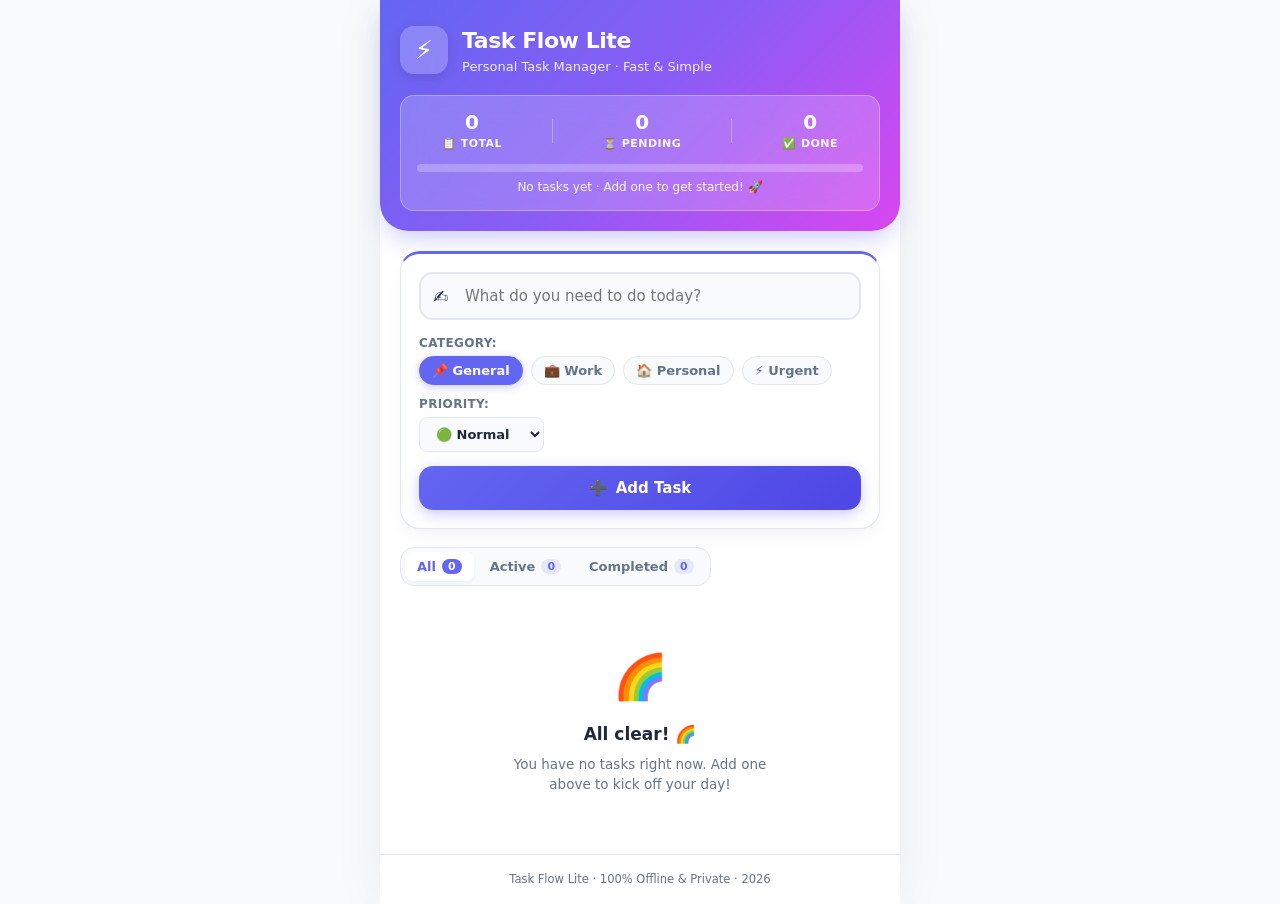
==== android/app/src/main/assets/www/index.html @ 440cab2d "feat: Task Flow Lite - offline task manager web app and Android WebView APK project" ====
<!DOCTYPE html>
<html lang="en">
<head>
  <meta charset="UTF-8">
  <meta name="viewport" content="width=device-width, initial-scale=1.0, maximum-scale=1.0, user-scalable=no, viewport-fit=cover">
  <title>Task Flow Lite ⚡</title>
  <link rel="stylesheet" href="style.css">
</head>
<body>
  <div class="app-container">
    <!-- Header Banner -->
    <header class="app-header">
      <div class="header-content">
        <div class="logo-badge">⚡</div>
        <div class="header-titles">
          <h1>Task Flow Lite</h1>
          <p class="tagline">Personal Task Manager · Fast & Simple</p>
        </div>
      </div>

      <!-- Progress Card -->
      <div class="stats-card">
        <div class="stats-row">
          <div class="stat-item">
            <span class="stat-number" id="totalTasksCount">0</span>
            <span class="stat-label">📋 Total</span>
          </div>
          <div class="stat-divider"></div>
          <div class="stat-item">
            <span class="stat-number" id="activeTasksCount">0</span>
            <span class="stat-label">⏳ Pending</span>
          </div>
          <div class="stat-divider"></div>
          <div class="stat-item">
            <span class="stat-number text-success" id="completedTasksCount">0</span>
            <span class="stat-label">✅ Done</span>
          </div>
        </div>
        <div class="progress-bar-bg">
          <div class="progress-bar-fill" id="progressBarFill" style="width: 0%;"></div>
        </div>
        <div class="progress-text" id="progressText">0% of tasks completed · Let's get started! 🚀</div>
      </div>
    </header>

    <!-- Main Content Area -->
    <main class="app-main">
      <!-- Add Task Card -->
      <section class="card input-card">
        <form id="taskForm" class="task-form">
          <div class="input-wrapper">
            <span class="input-icon">✍️</span>
            <input 
              type="text" 
              id="taskInput" 
              class="task-input" 
              placeholder="What do you need to do today?" 
              autocomplete="off" 
              required
              maxlength="140"
            />
          </div>

          <div class="form-controls">
            <!-- Category Chips -->
            <div class="category-selector">
              <label class="control-label">Category:</label>
              <div class="chips-group" id="categoryChips">
                <button type="button" class="chip active" data-category="General">📌 General</button>
                <button type="button" class="chip" data-category="Work">💼 Work</button>
                <button type="button" class="chip" data-category="Personal">🏠 Personal</button>
                <button type="button" class="chip" data-category="Urgent">⚡ Urgent</button>
              </div>
            </div>

            <!-- Priority Selector -->
            <div class="priority-selector">
              <label class="control-label" for="prioritySelect">Priority:</label>
              <select id="prioritySelect" class="priority-select">
                <option value="Normal">🟢 Normal</option>
                <option value="Medium">🟡 Medium</option>
                <option value="High">🔴 High</option>
              </select>
            </div>
          </div>

          <button type="submit" class="btn btn-primary" id="addTaskBtn">
            <span class="btn-icon">➕</span> Add Task
          </button>
        </form>
      </section>

      <!-- Filter Controls Bar -->
      <section class="filter-bar">
        <div class="filter-tabs" id="filterTabs">
          <button class="filter-btn active" data-filter="all">
            All <span class="badge" id="badgeAll">0</span>
          </button>
          <button class="filter-btn" data-filter="active">
            Active <span class="badge" id="badgeActive">0</span>
          </button>
          <button class="filter-btn" data-filter="completed">
            Completed <span class="badge" id="badgeCompleted">0</span>
          </button>
        </div>

        <button type="button" class="btn-clear-completed" id="clearCompletedBtn" title="Remove finished tasks">
          🧹 Clear Done
        </button>
      </section>

      <!-- Tasks List Container -->
      <section class="task-list-section">
        <ul id="taskList" class="task-list">
          <!-- Dynamically populated by app.js -->
        </ul>

        <!-- Empty State Placeholder -->
        <div id="emptyState" class="empty-state">
          <div class="empty-icon">🌈</div>
          <h3 id="emptyTitle">All clear!</h3>
          <p id="emptySubtitle">You have no tasks right now. Add one above to kick off your day!</p>
        </div>
      </section>
    </main>

    <!-- Footer -->
    <footer class="app-footer">
      <p>Task Flow Lite · 100% Offline & Private · <span id="appYear"></span></p>
    </footer>
  </div>

  <script src="app.js"></script>
</body>
</html>
---- android/app/src/main/assets/www/style.css ----
/**
 * Task Flow Lite - Modern, Colorful & Mobile-Friendly Stylesheet
 * 100% Offline Compatible - Pure CSS with Native System Fonts
 */

:root {
  --primary: #6366f1;
  --primary-dark: #4f46e5;
  --primary-light: #e0e7ff;
  --secondary: #ec4899;
  --success: #10b981;
  --success-light: #d1fae5;
  --warning: #f59e0b;
  --warning-light: #fef3c7;
  --danger: #ef4444;
  --danger-light: #fee2e2;

  --bg: #f8fafc;
  --card-bg: #ffffff;
  --text-main: #1e293b;
  --text-muted: #64748b;
  --border: #e2e8f0;

  --radius-lg: 20px;
  --radius-md: 14px;
  --radius-sm: 8px;
  --radius-full: 9999px;

  --shadow-sm: 0 2px 4px rgba(0, 0, 0, 0.04);
  --shadow-md: 0 8px 20px -4px rgba(99, 102, 241, 0.12), 0 4px 6px -2px rgba(0, 0, 0, 0.05);
  --shadow-card: 0 10px 25px -5px rgba(0, 0, 0, 0.05), 0 8px 10px -6px rgba(0, 0, 0, 0.02);

  --font-family: system-ui, -apple-system, BlinkMacSystemFont, "Segoe UI", Roboto, Oxygen, Ubuntu, Cantarell, "Helvetica Neue", sans-serif;
}

* {
  box-sizing: border-box;
  margin: 0;
  padding: 0;
  -webkit-tap-highlight-color: transparent;
}

body {
  font-family: var(--font-family);
  background-color: var(--bg);
  color: var(--text-main);
  min-height: 100vh;
  line-height: 1.5;
  display: flex;
  justify-content: center;
  padding: 0;
}

.app-container {
  width: 100%;
  max-width: 520px;
  min-height: 100vh;
  background: var(--card-bg);
  display: flex;
  flex-direction: column;
  box-shadow: 0 0 50px rgba(0, 0, 0, 0.06);
}

/* Header Styles */
.app-header {
  background: linear-gradient(135deg, #6366f1 0%, #8b5cf6 50%, #d946ef 100%);
  color: #ffffff;
  padding: 24px 20px 20px;
  border-bottom-left-radius: 28px;
  border-bottom-right-radius: 28px;
  box-shadow: 0 12px 24px -6px rgba(99, 102, 241, 0.35);
}

.header-content {
  display: flex;
  align-items: center;
  gap: 14px;
  margin-bottom: 18px;
}

.logo-badge {
  width: 48px;
  height: 48px;
  background: rgba(255, 255, 255, 0.22);
  backdrop-filter: blur(10px);
  border-radius: 14px;
  display: flex;
  align-items: center;
  justify-content: center;
  font-size: 26px;
  box-shadow: 0 4px 12px rgba(0, 0, 0, 0.1);
}

.header-titles h1 {
  font-size: 22px;
  font-weight: 800;
  letter-spacing: -0.02em;
}

.tagline {
  font-size: 13px;
  opacity: 0.9;
  font-weight: 500;
}

/* Stats Progress Card */
.stats-card {
  background: rgba(255, 255, 255, 0.18);
  backdrop-filter: blur(12px);
  border: 1px solid rgba(255, 255, 255, 0.3);
  border-radius: var(--radius-md);
  padding: 14px 16px;
}

.stats-row {
  display: flex;
  justify-content: space-around;
  align-items: center;
  margin-bottom: 12px;
}

.stat-item {
  display: flex;
  flex-direction: column;
  align-items: center;
}

.stat-number {
  font-size: 20px;
  font-weight: 800;
  line-height: 1.2;
}

.stat-label {
  font-size: 11px;
  font-weight: 600;
  text-transform: uppercase;
  letter-spacing: 0.04em;
  opacity: 0.95;
  margin-top: 2px;
}

.stat-divider {
  width: 1px;
  height: 24px;
  background: rgba(255, 255, 255, 0.3);
}

.progress-bar-bg {
  width: 100%;
  height: 8px;
  background: rgba(255, 255, 255, 0.25);
  border-radius: var(--radius-full);
  overflow: hidden;
  margin-bottom: 6px;
}

.progress-bar-fill {
  height: 100%;
  background: #10b981;
  border-radius: var(--radius-full);
  transition: width 0.4s cubic-bezier(0.4, 0, 0.2, 1);
}

.progress-text {
  font-size: 12px;
  text-align: center;
  font-weight: 500;
  opacity: 0.95;
}

/* Main Content Area */
.app-main {
  flex: 1;
  padding: 20px;
  display: flex;
  flex-direction: column;
  gap: 18px;
}

.card {
  background: var(--card-bg);
  border-radius: var(--radius-lg);
  border: 1px solid var(--border);
  box-shadow: var(--shadow-card);
  padding: 18px;
}

/* Task Form Input Card */
.input-card {
  border-top: 3px solid var(--primary);
}

.task-form {
  display: flex;
  flex-direction: column;
  gap: 14px;
}

.input-wrapper {
  position: relative;
  display: flex;
  align-items: center;
}

.input-icon {
  position: absolute;
  left: 14px;
  font-size: 18px;
  pointer-events: none;
}

.task-input {
  width: 100%;
  padding: 13px 14px 13px 44px;
  font-size: 15px;
  font-family: inherit;
  border: 2px solid var(--border);
  border-radius: var(--radius-md);
  background: var(--bg);
  color: var(--text-main);
  transition: all 0.2s ease;
}

.task-input:focus {
  outline: none;
  border-color: var(--primary);
  background: #ffffff;
  box-shadow: 0 0 0 4px var(--primary-light);
}

.form-controls {
  display: flex;
  flex-direction: column;
  gap: 10px;
}

.control-label {
  font-size: 12px;
  font-weight: 700;
  color: var(--text-muted);
  text-transform: uppercase;
  letter-spacing: 0.03em;
  margin-bottom: 4px;
  display: block;
}

.chips-group {
  display: flex;
  flex-wrap: wrap;
  gap: 8px;
}

.chip {
  padding: 6px 12px;
  font-size: 13px;
  font-weight: 600;
  font-family: inherit;
  background: var(--bg);
  border: 1px solid var(--border);
  border-radius: var(--radius-full);
  color: var(--text-muted);
  cursor: pointer;
  transition: all 0.15s ease;
}

.chip:hover {
  border-color: var(--primary);
  color: var(--primary);
}

.chip.active {
  background: var(--primary);
  color: #ffffff;
  border-color: var(--primary);
  box-shadow: 0 2px 8px rgba(99, 102, 241, 0.35);
}

.priority-select {
  padding: 8px 12px;
  font-size: 13px;
  font-weight: 600;
  font-family: inherit;
  border: 1px solid var(--border);
  border-radius: var(--radius-sm);
  background: var(--bg);
  color: var(--text-main);
  cursor: pointer;
  outline: none;
}

.priority-select:focus {
  border-color: var(--primary);
}

.btn {
  display: inline-flex;
  align-items: center;
  justify-content: center;
  gap: 8px;
  padding: 13px 20px;
  font-size: 15px;
  font-weight: 700;
  font-family: inherit;
  border-radius: var(--radius-md);
  border: none;
  cursor: pointer;
  transition: all 0.2s ease;
}

.btn-primary {
  background: linear-gradient(135deg, var(--primary) 0%, var(--primary-dark) 100%);
  color: #ffffff;
  box-shadow: 0 4px 14px rgba(99, 102, 241, 0.35);
}

.btn-primary:hover {
  transform: translateY(-1px);
  box-shadow: 0 6px 18px rgba(99, 102, 241, 0.45);
}

.btn-primary:active {
  transform: translateY(0);
}

/* Filter Bar */
.filter-bar {
  display: flex;
  align-items: center;
  justify-content: space-between;
  gap: 8px;
  flex-wrap: wrap;
}

.filter-tabs {
  display: flex;
  background: var(--bg);
  padding: 4px;
  border-radius: var(--radius-md);
  border: 1px solid var(--border);
  gap: 4px;
}

.filter-btn {
  padding: 7px 12px;
  font-size: 13px;
  font-weight: 700;
  font-family: inherit;
  background: transparent;
  border: none;
  border-radius: var(--radius-sm);
  color: var(--text-muted);
  cursor: pointer;
  display: flex;
  align-items: center;
  gap: 6px;
  transition: all 0.15s ease;
}

.filter-btn.active {
  background: #ffffff;
  color: var(--primary);
  box-shadow: var(--shadow-sm);
}

.badge {
  font-size: 11px;
  font-weight: 800;
  padding: 1px 6px;
  border-radius: var(--radius-full);
  background: rgba(99, 102, 241, 0.12);
  color: var(--primary);
}

.filter-btn.active .badge {
  background: var(--primary);
  color: #ffffff;
}

.btn-clear-completed {
  background: transparent;
  border: none;
  font-size: 12px;
  font-weight: 600;
  font-family: inherit;
  color: var(--text-muted);
  cursor: pointer;
  padding: 6px 10px;
  border-radius: var(--radius-sm);
  transition: all 0.15s ease;
}

.btn-clear-completed:hover {
  background: var(--danger-light);
  color: var(--danger);
}

/* Task List */
.task-list-section {
  flex: 1;
}

.task-list {
  list-style: none;
  display: flex;
  flex-direction: column;
  gap: 10px;
}

.task-item {
  display: flex;
  align-items: center;
  justify-content: space-between;
  padding: 12px 14px;
  background: #ffffff;
  border: 1px solid var(--border);
  border-radius: var(--radius-md);
  box-shadow: var(--shadow-sm);
  gap: 12px;
  transition: all 0.2s cubic-bezier(0.4, 0, 0.2, 1);
  animation: fadeIn 0.25s ease-out;
}

.task-item:hover {
  border-color: #cbd5e1;
  box-shadow: var(--shadow-md);
  transform: translateY(-1px);
}

.task-item.completed {
  background: #f8fafc;
  border-color: #f1f5f9;
  opacity: 0.75;
}

.task-left {
  display: flex;
  align-items: center;
  gap: 12px;
  flex: 1;
  min-width: 0;
}

.custom-checkbox {
  width: 22px;
  height: 22px;
  border: 2px solid #cbd5e1;
  border-radius: 6px;
  display: flex;
  align-items: center;
  justify-content: center;
  cursor: pointer;
  flex-shrink: 0;
  transition: all 0.18s ease;
  background: #ffffff;
}

.custom-checkbox:hover {
  border-color: var(--primary);
}

.task-item.completed .custom-checkbox {
  background: var(--success);
  border-color: var(--success);
}

.custom-checkbox::after {
  content: "✓";
  color: #ffffff;
  font-size: 13px;
  font-weight: 800;
  display: none;
}

.task-item.completed .custom-checkbox::after {
  display: block;
}

.task-details {
  display: flex;
  flex-direction: column;
  gap: 2px;
  flex: 1;
  min-width: 0;
}

.task-title {
  font-size: 14.5px;
  font-weight: 600;
  color: var(--text-main);
  word-break: break-word;
  transition: all 0.2s ease;
}

.task-item.completed .task-title {
  text-decoration: line-through;
  color: #94a3b8;
}

.task-meta {
  display: flex;
  align-items: center;
  gap: 6px;
  font-size: 11px;
}

.meta-chip {
  padding: 1px 7px;
  border-radius: var(--radius-full);
  font-weight: 700;
  font-size: 10.5px;
  background: var(--bg);
  color: var(--text-muted);
}

.meta-priority-High {
  background: var(--danger-light);
  color: var(--danger);
}

.meta-priority-Medium {
  background: var(--warning-light);
  color: var(--warning);
}

.meta-priority-Normal {
  background: var(--success-light);
  color: var(--success);
}

.meta-time {
  color: #94a3b8;
}

.btn-delete {
  background: transparent;
  border: none;
  font-size: 16px;
  cursor: pointer;
  padding: 6px;
  border-radius: var(--radius-sm);
  color: #94a3b8;
  opacity: 0.6;
  transition: all 0.15s ease;
}

.btn-delete:hover {
  opacity: 1;
  color: var(--danger);
  background: var(--danger-light);
  transform: scale(1.1);
}

/* Empty State */
.empty-state {
  display: none;
  flex-direction: column;
  align-items: center;
  justify-content: center;
  padding: 40px 20px;
  text-align: center;
  color: var(--text-muted);
}

.empty-state.visible {
  display: flex;
}

.empty-icon {
  font-size: 44px;
  margin-bottom: 12px;
}

.empty-state h3 {
  font-size: 17px;
  font-weight: 700;
  color: var(--text-main);
  margin-bottom: 6px;
}

.empty-state p {
  font-size: 13.5px;
  max-width: 280px;
  line-height: 1.5;
}

/* Footer */
.app-footer {
  padding: 16px 20px;
  text-align: center;
  font-size: 11.5px;
  color: var(--text-muted);
  border-top: 1px solid var(--border);
  background: #ffffff;
}

@keyframes fadeIn {
  from {
    opacity: 0;
    transform: translateY(6px);
  }
  to {
    opacity: 1;
    transform: translateY(0);
  }
}
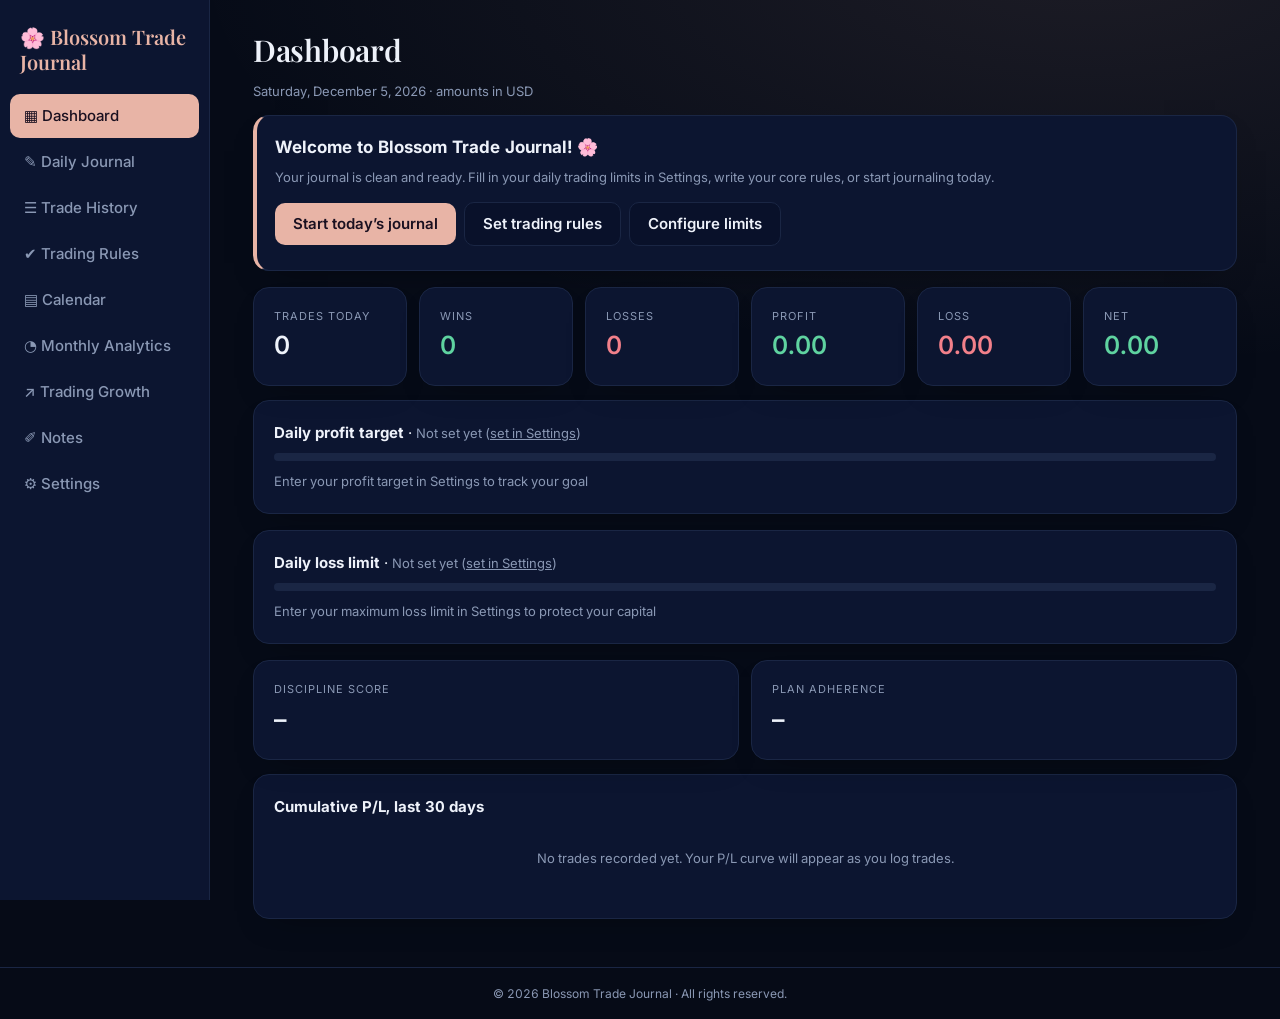
==== commit fa003cf7: "feat: Blossom Trade Journal - web app and native Android WebView project" ====
--- a/android/app/src/main/assets/www/index.html
+++ b/android/app/src/main/assets/www/index.html
@@ -1,135 +1,52 @@
 <!DOCTYPE html>
 <html lang="en">
 <head>
-  <meta charset="UTF-8">
-  <meta name="viewport" content="width=device-width, initial-scale=1.0, maximum-scale=1.0, user-scalable=no, viewport-fit=cover">
-  <title>Task Flow Lite ⚡</title>
-  <link rel="stylesheet" href="style.css">
+  <meta charset="utf-8">
+  <meta name="viewport" content="width=device-width,initial-scale=1,viewport-fit=cover">
+  <title>Blossom Trade Journal</title>
+  <link rel="preconnect" href="https://fonts.googleapis.com">
+  <link rel="preconnect" href="https://fonts.gstatic.com" crossorigin>
+  <link rel="stylesheet" href="https://fonts.googleapis.com/css2?family=Inter:wght@400;500;600&family=Playfair+Display:wght@500;600&display=swap">
+  <style>
+  :root{--bg:#f4f6fa;--card:#fff;--tx:#0b1f3a;--mu:#6b7a90;--bd:#e2e8f0;--ac:#0b1f3a;--on:#fff;--g:#16a34a;--r:#dc2626;--in:#f8fafc;box-sizing:border-box;padding-top:env(safe-area-inset-top,0px);padding-bottom:env(safe-area-inset-bottom,0px)}
+  @media(prefers-color-scheme:dark){:root:not([data-theme="light"]){--bg:#060b17;--card:#0c1530;--tx:#eef2fa;--mu:#8a98b4;--bd:#1a2644;--ac:#e8b4a6;--on:#1a1020;--g:#5fd3a0;--r:#f2808a;--in:#09112a;color-scheme:dark}}
+  :root[data-theme="dark"]{--bg:#060b17;--card:#0c1530;--tx:#eef2fa;--mu:#8a98b4;--bd:#1a2644;--ac:#e8b4a6;--on:#1a1020;--g:#5fd3a0;--r:#f2808a;--in:#09112a;color-scheme:dark}
+  html{scroll-padding-top:env(safe-area-inset-top,0px)}
+  body{margin:0;background:radial-gradient(900px 420px at 85% -5%,color-mix(in srgb,var(--ac) 10%,transparent),transparent),var(--bg);color:var(--tx);font:15px/1.6 Inter,system-ui,-apple-system,"Segoe UI",Roboto,sans-serif;-webkit-font-smoothing:antialiased;font-variant-numeric:tabular-nums}
+  #app{display:flex;min-height:100vh}
+  nav{width:210px;background:var(--card);border-right:1px solid var(--bd);padding:16px 10px;position:sticky;top:0;height:100vh;box-sizing:border-box;flex:none}
+  nav h1{font:600 20px/1.25 "Playfair Display",Georgia,serif;margin:8px 10px 20px;color:var(--ac)}
+  nav a{display:block;padding:10px 14px;border-radius:10px;color:var(--mu);cursor:pointer;font-weight:500;margin-bottom:2px}
+  nav a.on{background:var(--ac);color:var(--on)}
+  main{flex:1;min-width:0;padding:32px 28px;max-width:1040px;margin:0 auto;box-sizing:border-box}
+  @media(max-width:820px){#app{display:block}nav{position:fixed;top:auto;bottom:0;left:0;right:0;width:auto;height:auto;display:flex;overflow-x:auto;padding:6px 6px calc(6px + env(safe-area-inset-bottom,0px));border-top:1px solid var(--bd);border-right:0;z-index:5}nav h1{display:none}nav a{white-space:nowrap;padding:8px 12px;font-size:13px}main{padding:14px 14px 90px}}
+  .c{background:var(--card);border:1px solid var(--bd);border-radius:16px;padding:20px;margin-bottom:16px;box-shadow:0 14px 34px -22px rgba(0,0,0,.55)}
+  .g{display:grid;grid-template-columns:repeat(auto-fit,minmax(140px,1fr));gap:12px;margin-bottom:14px}.g .c{margin:0}
+  .k small{display:block;color:var(--mu);font-size:11px;text-transform:uppercase;letter-spacing:.09em}.k b{font-size:25px;font-weight:600}
+  .pos{color:var(--g)}.neg{color:var(--r)}.mu{color:var(--mu);font-size:13px}
+  .bar{height:8px;background:var(--bd);border-radius:6px;overflow:hidden;margin:8px 0}.bar i{display:block;height:100%;background:var(--g)}
+  input,select,textarea{width:100%;box-sizing:border-box;padding:10px 12px;border:1px solid var(--bd);border-radius:10px;background:var(--in);color:var(--tx);font:inherit}input:focus,select:focus,textarea:focus{outline:0;border-color:var(--ac);box-shadow:0 0 0 3px color-mix(in srgb,var(--ac) 22%,transparent)}
+  button{padding:9px 18px;border:0;border-radius:10px;background:var(--ac);color:var(--on);font:inherit;font-weight:600;cursor:pointer;transition:filter .15s}button:hover{filter:brightness(1.08)}
+  button.s{background:var(--in);color:var(--tx);border:1px solid var(--bd)}
+  .mic{float:right;padding:1px 8px;font-size:12px}.mic.on{background:var(--r);color:#fff}
+  .row{display:flex;gap:10px;flex-wrap:wrap;align-items:flex-end;margin-bottom:6px}.row>*{flex:1 1 130px}.row.n{justify-content:center;align-items:center}.row.n>*{flex:none}
+  label{display:block;font-size:13px;color:var(--mu);margin:10px 0 4px}
+  .chip{display:inline-block;padding:4px 11px;border:1px solid var(--bd);border-radius:99px;margin:0 6px 6px 0;cursor:pointer;font-size:13px}.chip.on{background:var(--ac);color:var(--on)}
+  .tbl{overflow-x:auto}table{border-collapse:collapse;width:100%;font-size:14px}td,th{padding:7px 8px;border-bottom:1px solid var(--bd);text-align:left;white-space:nowrap}
+  .cal{display:grid;grid-template-columns:repeat(7,1fr);gap:4px}.d{min-height:58px;border:1px solid var(--bd);border-radius:8px;padding:4px;font-size:12px;cursor:pointer}
+  .d.w{background:color-mix(in srgb,var(--g) 25%,var(--card))}.d.l{background:color-mix(in srgb,var(--r) 25%,var(--card))}.d.b{background:var(--bd)}.d.m{border-style:dashed}.we{opacity:.55}.td{outline:2px solid var(--ac)}
+  h2{font:600 30px/1.2 "Playfair Display",Georgia,serif;font-variant-numeric:lining-nums;letter-spacing:-.01em;margin:0 0 6px}
+  footer{padding:16px 28px;text-align:center;font-size:12px;color:var(--mu);border-top:1px solid var(--bd);margin-top:auto}
+  </style>
 </head>
 <body>
-  <div class="app-container">
-    <!-- Header Banner -->
-    <header class="app-header">
-      <div class="header-content">
-        <div class="logo-badge">⚡</div>
-        <div class="header-titles">
-          <h1>Task Flow Lite</h1>
-          <p class="tagline">Personal Task Manager · Fast & Simple</p>
-        </div>
-      </div>
-
-      <!-- Progress Card -->
-      <div class="stats-card">
-        <div class="stats-row">
-          <div class="stat-item">
-            <span class="stat-number" id="totalTasksCount">0</span>
-            <span class="stat-label">📋 Total</span>
-          </div>
-          <div class="stat-divider"></div>
-          <div class="stat-item">
-            <span class="stat-number" id="activeTasksCount">0</span>
-            <span class="stat-label">⏳ Pending</span>
-          </div>
-          <div class="stat-divider"></div>
-          <div class="stat-item">
-            <span class="stat-number text-success" id="completedTasksCount">0</span>
-            <span class="stat-label">✅ Done</span>
-          </div>
-        </div>
-        <div class="progress-bar-bg">
-          <div class="progress-bar-fill" id="progressBarFill" style="width: 0%;"></div>
-        </div>
-        <div class="progress-text" id="progressText">0% of tasks completed · Let's get started! 🚀</div>
-      </div>
-    </header>
-
-    <!-- Main Content Area -->
-    <main class="app-main">
-      <!-- Add Task Card -->
-      <section class="card input-card">
-        <form id="taskForm" class="task-form">
-          <div class="input-wrapper">
-            <span class="input-icon">✍️</span>
-            <input 
-              type="text" 
-              id="taskInput" 
-              class="task-input" 
-              placeholder="What do you need to do today?" 
-              autocomplete="off" 
-              required
-              maxlength="140"
-            />
-          </div>
-
-          <div class="form-controls">
-            <!-- Category Chips -->
-            <div class="category-selector">
-              <label class="control-label">Category:</label>
-              <div class="chips-group" id="categoryChips">
-                <button type="button" class="chip active" data-category="General">📌 General</button>
-                <button type="button" class="chip" data-category="Work">💼 Work</button>
-                <button type="button" class="chip" data-category="Personal">🏠 Personal</button>
-                <button type="button" class="chip" data-category="Urgent">⚡ Urgent</button>
-              </div>
-            </div>
-
-            <!-- Priority Selector -->
-            <div class="priority-selector">
-              <label class="control-label" for="prioritySelect">Priority:</label>
-              <select id="prioritySelect" class="priority-select">
-                <option value="Normal">🟢 Normal</option>
-                <option value="Medium">🟡 Medium</option>
-                <option value="High">🔴 High</option>
-              </select>
-            </div>
-          </div>
-
-          <button type="submit" class="btn btn-primary" id="addTaskBtn">
-            <span class="btn-icon">➕</span> Add Task
-          </button>
-        </form>
-      </section>
-
-      <!-- Filter Controls Bar -->
-      <section class="filter-bar">
-        <div class="filter-tabs" id="filterTabs">
-          <button class="filter-btn active" data-filter="all">
-            All <span class="badge" id="badgeAll">0</span>
-          </button>
-          <button class="filter-btn" data-filter="active">
-            Active <span class="badge" id="badgeActive">0</span>
-          </button>
-          <button class="filter-btn" data-filter="completed">
-            Completed <span class="badge" id="badgeCompleted">0</span>
-          </button>
-        </div>
-
-        <button type="button" class="btn-clear-completed" id="clearCompletedBtn" title="Remove finished tasks">
-          🧹 Clear Done
-        </button>
-      </section>
-
-      <!-- Tasks List Container -->
-      <section class="task-list-section">
-        <ul id="taskList" class="task-list">
-          <!-- Dynamically populated by app.js -->
-        </ul>
-
-        <!-- Empty State Placeholder -->
-        <div id="emptyState" class="empty-state">
-          <div class="empty-icon">🌈</div>
-          <h3 id="emptyTitle">All clear!</h3>
-          <p id="emptySubtitle">You have no tasks right now. Add one above to kick off your day!</p>
-        </div>
-      </section>
-    </main>
-
-    <!-- Footer -->
-    <footer class="app-footer">
-      <p>Task Flow Lite · 100% Offline & Private · <span id="appYear"></span></p>
-    </footer>
+  <div id="app">
+    <nav id="nv"></nav>
+    <main id="mn">Loading…</main>
   </div>
-
+  <footer>
+    &copy; <span id="footer-year">2026</span> Blossom Trade Journal · All rights reserved.
+  </footer>
   <script src="app.js"></script>
 </body>
 </html>
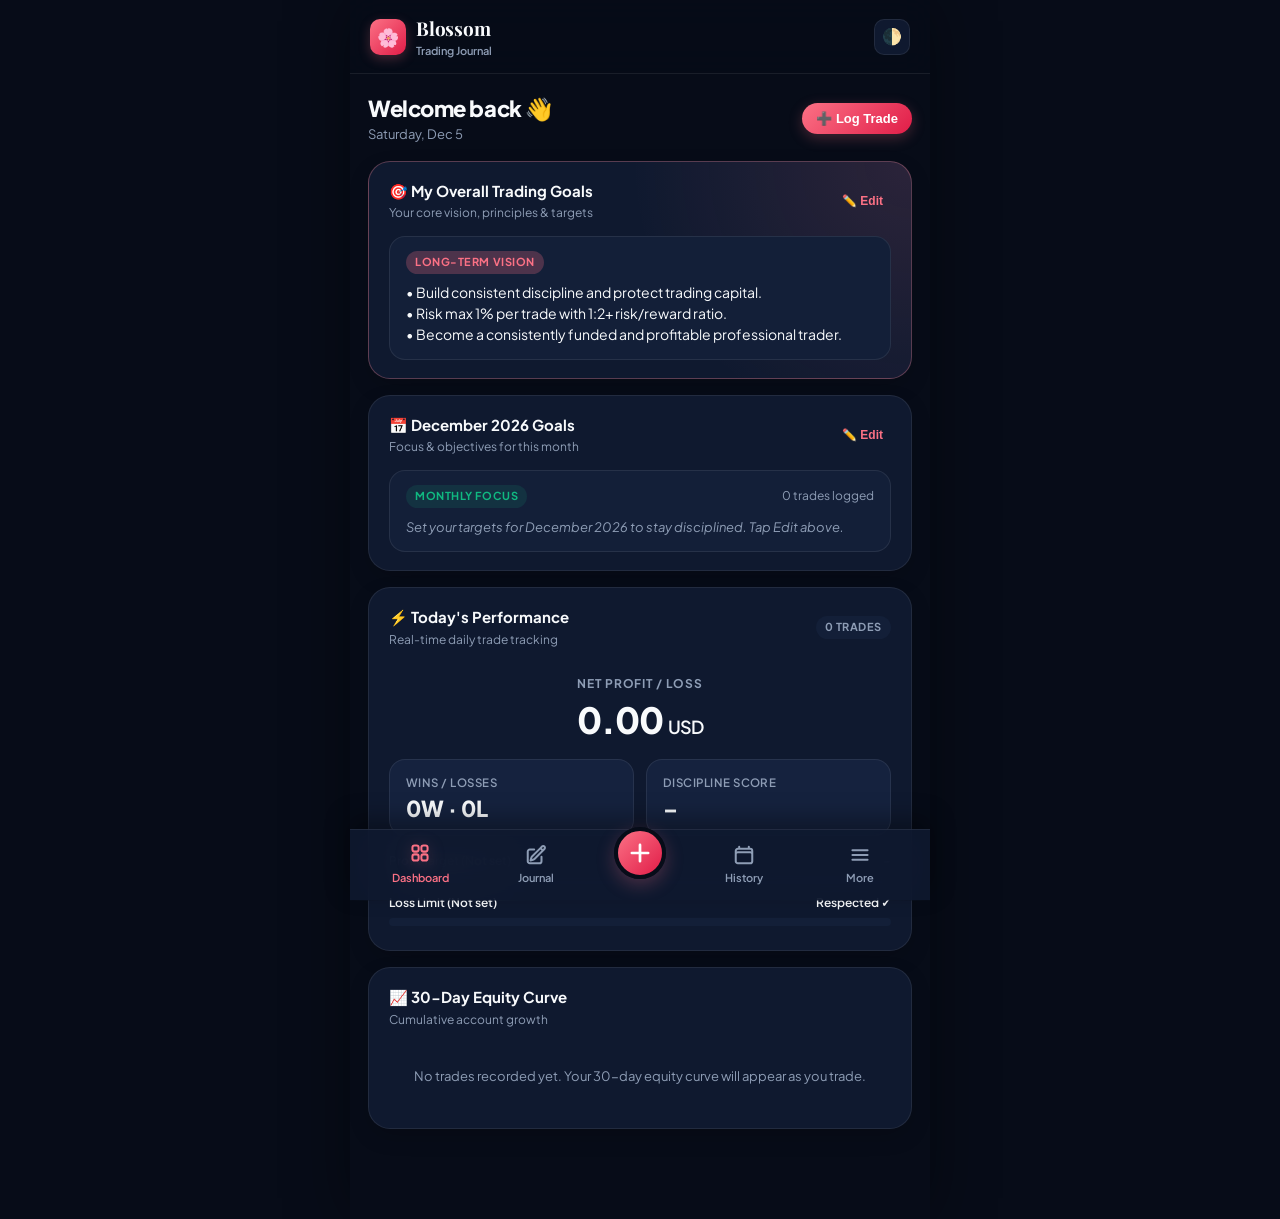
==== commit 9245c540: "feat: redesign app to premium mobile interface with trading goals and modern bottom navigation" ====
--- a/android/app/src/main/assets/www/index.html
+++ b/android/app/src/main/assets/www/index.html
@@ -2,51 +2,782 @@
 <html lang="en">
 <head>
   <meta charset="utf-8">
-  <meta name="viewport" content="width=device-width,initial-scale=1,viewport-fit=cover">
-  <title>Blossom Trade Journal</title>
+  <meta name="viewport" content="width=device-width, initial-scale=1, maximum-scale=1, user-scalable=no, viewport-fit=cover">
+  <meta name="theme-color" content="#070c18">
+  <title>Blossom Trade Journal 🌸</title>
   <link rel="preconnect" href="https://fonts.googleapis.com">
   <link rel="preconnect" href="https://fonts.gstatic.com" crossorigin>
-  <link rel="stylesheet" href="https://fonts.googleapis.com/css2?family=Inter:wght@400;500;600&family=Playfair+Display:wght@500;600&display=swap">
+  <link rel="stylesheet" href="https://fonts.googleapis.com/css2?family=Plus+Jakarta+Sans:wght@400;500;600;700;800&family=Playfair+Display:wght@600;700&display=swap">
   <style>
-  :root{--bg:#f4f6fa;--card:#fff;--tx:#0b1f3a;--mu:#6b7a90;--bd:#e2e8f0;--ac:#0b1f3a;--on:#fff;--g:#16a34a;--r:#dc2626;--in:#f8fafc;box-sizing:border-box;padding-top:env(safe-area-inset-top,0px);padding-bottom:env(safe-area-inset-bottom,0px)}
-  @media(prefers-color-scheme:dark){:root:not([data-theme="light"]){--bg:#060b17;--card:#0c1530;--tx:#eef2fa;--mu:#8a98b4;--bd:#1a2644;--ac:#e8b4a6;--on:#1a1020;--g:#5fd3a0;--r:#f2808a;--in:#09112a;color-scheme:dark}}
-  :root[data-theme="dark"]{--bg:#060b17;--card:#0c1530;--tx:#eef2fa;--mu:#8a98b4;--bd:#1a2644;--ac:#e8b4a6;--on:#1a1020;--g:#5fd3a0;--r:#f2808a;--in:#09112a;color-scheme:dark}
-  html{scroll-padding-top:env(safe-area-inset-top,0px)}
-  body{margin:0;background:radial-gradient(900px 420px at 85% -5%,color-mix(in srgb,var(--ac) 10%,transparent),transparent),var(--bg);color:var(--tx);font:15px/1.6 Inter,system-ui,-apple-system,"Segoe UI",Roboto,sans-serif;-webkit-font-smoothing:antialiased;font-variant-numeric:tabular-nums}
-  #app{display:flex;min-height:100vh}
-  nav{width:210px;background:var(--card);border-right:1px solid var(--bd);padding:16px 10px;position:sticky;top:0;height:100vh;box-sizing:border-box;flex:none}
-  nav h1{font:600 20px/1.25 "Playfair Display",Georgia,serif;margin:8px 10px 20px;color:var(--ac)}
-  nav a{display:block;padding:10px 14px;border-radius:10px;color:var(--mu);cursor:pointer;font-weight:500;margin-bottom:2px}
-  nav a.on{background:var(--ac);color:var(--on)}
-  main{flex:1;min-width:0;padding:32px 28px;max-width:1040px;margin:0 auto;box-sizing:border-box}
-  @media(max-width:820px){#app{display:block}nav{position:fixed;top:auto;bottom:0;left:0;right:0;width:auto;height:auto;display:flex;overflow-x:auto;padding:6px 6px calc(6px + env(safe-area-inset-bottom,0px));border-top:1px solid var(--bd);border-right:0;z-index:5}nav h1{display:none}nav a{white-space:nowrap;padding:8px 12px;font-size:13px}main{padding:14px 14px 90px}}
-  .c{background:var(--card);border:1px solid var(--bd);border-radius:16px;padding:20px;margin-bottom:16px;box-shadow:0 14px 34px -22px rgba(0,0,0,.55)}
-  .g{display:grid;grid-template-columns:repeat(auto-fit,minmax(140px,1fr));gap:12px;margin-bottom:14px}.g .c{margin:0}
-  .k small{display:block;color:var(--mu);font-size:11px;text-transform:uppercase;letter-spacing:.09em}.k b{font-size:25px;font-weight:600}
-  .pos{color:var(--g)}.neg{color:var(--r)}.mu{color:var(--mu);font-size:13px}
-  .bar{height:8px;background:var(--bd);border-radius:6px;overflow:hidden;margin:8px 0}.bar i{display:block;height:100%;background:var(--g)}
-  input,select,textarea{width:100%;box-sizing:border-box;padding:10px 12px;border:1px solid var(--bd);border-radius:10px;background:var(--in);color:var(--tx);font:inherit}input:focus,select:focus,textarea:focus{outline:0;border-color:var(--ac);box-shadow:0 0 0 3px color-mix(in srgb,var(--ac) 22%,transparent)}
-  button{padding:9px 18px;border:0;border-radius:10px;background:var(--ac);color:var(--on);font:inherit;font-weight:600;cursor:pointer;transition:filter .15s}button:hover{filter:brightness(1.08)}
-  button.s{background:var(--in);color:var(--tx);border:1px solid var(--bd)}
-  .mic{float:right;padding:1px 8px;font-size:12px}.mic.on{background:var(--r);color:#fff}
-  .row{display:flex;gap:10px;flex-wrap:wrap;align-items:flex-end;margin-bottom:6px}.row>*{flex:1 1 130px}.row.n{justify-content:center;align-items:center}.row.n>*{flex:none}
-  label{display:block;font-size:13px;color:var(--mu);margin:10px 0 4px}
-  .chip{display:inline-block;padding:4px 11px;border:1px solid var(--bd);border-radius:99px;margin:0 6px 6px 0;cursor:pointer;font-size:13px}.chip.on{background:var(--ac);color:var(--on)}
-  .tbl{overflow-x:auto}table{border-collapse:collapse;width:100%;font-size:14px}td,th{padding:7px 8px;border-bottom:1px solid var(--bd);text-align:left;white-space:nowrap}
-  .cal{display:grid;grid-template-columns:repeat(7,1fr);gap:4px}.d{min-height:58px;border:1px solid var(--bd);border-radius:8px;padding:4px;font-size:12px;cursor:pointer}
-  .d.w{background:color-mix(in srgb,var(--g) 25%,var(--card))}.d.l{background:color-mix(in srgb,var(--r) 25%,var(--card))}.d.b{background:var(--bd)}.d.m{border-style:dashed}.we{opacity:.55}.td{outline:2px solid var(--ac)}
-  h2{font:600 30px/1.2 "Playfair Display",Georgia,serif;font-variant-numeric:lining-nums;letter-spacing:-.01em;margin:0 0 6px}
-  footer{padding:16px 28px;text-align:center;font-size:12px;color:var(--mu);border-top:1px solid var(--bd);margin-top:auto}
+    :root {
+      --bg: #070c18;
+      --card: #0f192f;
+      --card-elevated: #15223e;
+      --card-border: rgba(255, 255, 255, 0.08);
+      --tx: #f8fafc;
+      --tx-muted: #8e9db5;
+      --tx-dim: #5c6b82;
+      --accent: #fb7185;
+      --accent-glow: rgba(251, 113, 133, 0.25);
+      --accent-grad: linear-gradient(135deg, #fb7185 0%, #e11d48 100%);
+      --g: #10b981;
+      --g-bg: rgba(16, 185, 129, 0.12);
+      --r: #f43f5e;
+      --r-bg: rgba(244, 63, 94, 0.12);
+      --in: #131f38;
+      --in-focus: #1c2c4e;
+      --bd: rgba(255, 255, 255, 0.08);
+      --radius-sm: 10px;
+      --radius-md: 16px;
+      --radius-lg: 22px;
+      --radius-full: 9999px;
+      --font-main: "Plus Jakarta Sans", -apple-system, BlinkMacSystemFont, "Segoe UI", Roboto, sans-serif;
+      --font-display: "Playfair Display", Georgia, serif;
+    }
+
+    [data-theme="light"] {
+      --bg: #f4f6fa;
+      --card: #ffffff;
+      --card-elevated: #f8fafc;
+      --card-border: #e2e8f0;
+      --tx: #0b1f3a;
+      --tx-muted: #64748b;
+      --tx-dim: #94a3b8;
+      --accent: #e11d48;
+      --accent-glow: rgba(225, 29, 72, 0.15);
+      --accent-grad: linear-gradient(135deg, #fb7185 0%, #e11d48 100%);
+      --g: #059669;
+      --g-bg: #ecfdf5;
+      --r: #dc2626;
+      --r-bg: #fef2f2;
+      --in: #f1f5f9;
+      --in-focus: #ffffff;
+      --bd: #e2e8f0;
+    }
+
+    * {
+      box-sizing: border-box;
+      margin: 0;
+      padding: 0;
+      -webkit-tap-highlight-color: transparent;
+    }
+
+    body {
+      background: var(--bg);
+      color: var(--tx);
+      font-family: var(--font-main);
+      font-size: 15px;
+      line-height: 1.5;
+      -webkit-font-smoothing: antialiased;
+      overflow-x: hidden;
+      min-height: 100vh;
+      display: flex;
+      justify-content: center;
+    }
+
+    #app-shell {
+      width: 100%;
+      max-width: 580px;
+      min-height: 100vh;
+      display: flex;
+      flex-direction: column;
+      position: relative;
+      background: var(--bg);
+      box-shadow: 0 0 60px rgba(0, 0, 0, 0.4);
+    }
+
+    /* Top App Bar */
+    header.app-topbar {
+      position: sticky;
+      top: 0;
+      z-index: 40;
+      display: flex;
+      align-items: center;
+      justify-content: space-between;
+      padding: calc(14px + env(safe-area-inset-top, 0px)) 20px 14px;
+      background: color-mix(in srgb, var(--bg) 85%, transparent);
+      backdrop-filter: blur(16px);
+      -webkit-backdrop-filter: blur(16px);
+      border-bottom: 1px solid var(--bd);
+    }
+
+    .topbar-brand {
+      display: flex;
+      align-items: center;
+      gap: 10px;
+    }
+
+    .brand-icon {
+      width: 36px;
+      height: 36px;
+      border-radius: 10px;
+      background: var(--accent-grad);
+      display: flex;
+      align-items: center;
+      justify-content: center;
+      font-size: 18px;
+      box-shadow: 0 4px 12px var(--accent-glow);
+    }
+
+    .brand-title {
+      font-family: var(--font-display);
+      font-size: 19px;
+      font-weight: 700;
+      letter-spacing: -0.01em;
+      color: var(--tx);
+    }
+
+    .topbar-actions {
+      display: flex;
+      align-items: center;
+      gap: 8px;
+    }
+
+    .icon-btn {
+      width: 36px;
+      height: 36px;
+      border-radius: var(--radius-sm);
+      background: var(--card);
+      border: 1px solid var(--bd);
+      color: var(--tx-muted);
+      display: flex;
+      align-items: center;
+      justify-content: center;
+      cursor: pointer;
+      font-size: 16px;
+      transition: all 0.2s ease;
+    }
+
+    .icon-btn:hover, .icon-btn:active {
+      color: var(--tx);
+      background: var(--card-elevated);
+      border-color: var(--accent);
+    }
+
+    /* Main Scrollable View Area */
+    main#main-content {
+      flex: 1;
+      padding: 18px 18px calc(90px + env(safe-area-inset-bottom, 0px));
+      display: flex;
+      flex-direction: column;
+      gap: 16px;
+      overflow-y: auto;
+    }
+
+    /* Premium Mobile Cards */
+    .card {
+      background: var(--card);
+      border: 1px solid var(--card-border);
+      border-radius: var(--radius-lg);
+      padding: 18px 20px;
+      box-shadow: 0 8px 24px -6px rgba(0, 0, 0, 0.25);
+      position: relative;
+      overflow: hidden;
+    }
+
+    .card-glow {
+      background: radial-gradient(400px circle at top right, color-mix(in srgb, var(--accent) 12%, transparent), transparent 70%), var(--card);
+      border: 1px solid color-mix(in srgb, var(--accent) 25%, var(--card-border));
+    }
+
+    .card-header {
+      display: flex;
+      align-items: center;
+      justify-content: space-between;
+      margin-bottom: 14px;
+    }
+
+    .card-title {
+      font-size: 15px;
+      font-weight: 700;
+      color: var(--tx);
+      display: flex;
+      align-items: center;
+      gap: 8px;
+    }
+
+    .card-subtitle {
+      font-size: 12px;
+      color: var(--tx-muted);
+      margin-top: 2px;
+    }
+
+    .card-action-btn {
+      font-size: 12px;
+      font-weight: 600;
+      color: var(--accent);
+      background: transparent;
+      border: none;
+      cursor: pointer;
+      padding: 4px 8px;
+      border-radius: 6px;
+    }
+
+    .card-action-btn:hover {
+      background: var(--accent-glow);
+    }
+
+    /* Goals Section */
+    .goal-box {
+      background: var(--in);
+      border: 1px solid var(--bd);
+      border-radius: var(--radius-md);
+      padding: 14px 16px;
+      margin-top: 10px;
+    }
+
+    .goal-header-row {
+      display: flex;
+      align-items: center;
+      justify-content: space-between;
+      margin-bottom: 8px;
+    }
+
+    .goal-tag {
+      font-size: 11px;
+      font-weight: 700;
+      text-transform: uppercase;
+      letter-spacing: 0.05em;
+      padding: 3px 9px;
+      border-radius: var(--radius-full);
+      background: var(--accent-glow);
+      color: var(--accent);
+    }
+
+    .goal-text {
+      font-size: 14px;
+      color: var(--tx);
+      line-height: 1.5;
+      white-space: pre-wrap;
+    }
+
+    .goal-empty-text {
+      font-size: 13px;
+      color: var(--tx-muted);
+      font-style: italic;
+    }
+
+    .goal-edit-area {
+      width: 100%;
+      min-height: 70px;
+      background: var(--bg);
+      border: 1px solid var(--accent);
+      border-radius: var(--radius-sm);
+      color: var(--tx);
+      padding: 10px;
+      font-family: inherit;
+      font-size: 13.5px;
+      resize: vertical;
+      outline: none;
+    }
+
+    /* KPI Grid */
+    .kpi-grid {
+      display: grid;
+      grid-template-columns: repeat(2, 1fr);
+      gap: 12px;
+    }
+
+    .kpi-card {
+      background: var(--card-elevated);
+      border: 1px solid var(--bd);
+      border-radius: var(--radius-md);
+      padding: 14px 16px;
+      display: flex;
+      flex-direction: column;
+    }
+
+    .kpi-label {
+      font-size: 11.5px;
+      font-weight: 600;
+      color: var(--tx-muted);
+      text-transform: uppercase;
+      letter-spacing: 0.04em;
+    }
+
+    .kpi-val {
+      font-size: 22px;
+      font-weight: 800;
+      color: var(--tx);
+      margin-top: 4px;
+      line-height: 1.2;
+    }
+
+    .kpi-val.pos { color: var(--g); }
+    .kpi-val.neg { color: var(--r); }
+
+    /* Progress Indicators */
+    .progress-wrap {
+      margin-top: 10px;
+    }
+
+    .progress-bar {
+      height: 8px;
+      background: var(--in);
+      border-radius: var(--radius-full);
+      overflow: hidden;
+      margin: 6px 0;
+      position: relative;
+    }
+
+    .progress-fill {
+      height: 100%;
+      background: var(--accent-grad);
+      border-radius: var(--radius-full);
+      transition: width 0.4s ease;
+    }
+
+    .progress-fill.green { background: var(--g); }
+    .progress-fill.red { background: var(--r); }
+
+    /* Form Controls */
+    input, select, textarea {
+      width: 100%;
+      padding: 12px 14px;
+      border: 1px solid var(--bd);
+      border-radius: var(--radius-sm);
+      background: var(--in);
+      color: var(--tx);
+      font-family: inherit;
+      font-size: 14px;
+      transition: all 0.2s ease;
+    }
+
+    input:focus, select:focus, textarea:focus {
+      outline: none;
+      border-color: var(--accent);
+      background: var(--in-focus);
+      box-shadow: 0 0 0 3px var(--accent-glow);
+    }
+
+    label {
+      display: block;
+      font-size: 12.5px;
+      font-weight: 600;
+      color: var(--tx-muted);
+      margin: 10px 0 5px;
+    }
+
+    .btn {
+      display: inline-flex;
+      align-items: center;
+      justify-content: center;
+      gap: 8px;
+      padding: 12px 20px;
+      border-radius: var(--radius-md);
+      font-size: 14.5px;
+      font-weight: 700;
+      cursor: pointer;
+      border: none;
+      transition: all 0.2s cubic-bezier(0.4, 0, 0.2, 1);
+      width: 100%;
+    }
+
+    .btn-primary {
+      background: var(--accent-grad);
+      color: #ffffff;
+      box-shadow: 0 4px 14px var(--accent-glow);
+    }
+
+    .btn-primary:active {
+      transform: scale(0.98);
+    }
+
+    .btn-secondary {
+      background: var(--card-elevated);
+      color: var(--tx);
+      border: 1px solid var(--bd);
+    }
+
+    .btn-secondary:active {
+      background: var(--in);
+    }
+
+    .btn-pill-group {
+      display: flex;
+      gap: 6px;
+      flex-wrap: wrap;
+    }
+
+    .pill-btn {
+      padding: 6px 14px;
+      font-size: 13px;
+      font-weight: 600;
+      border-radius: var(--radius-full);
+      background: var(--in);
+      border: 1px solid var(--bd);
+      color: var(--tx-muted);
+      cursor: pointer;
+      transition: all 0.15s ease;
+    }
+
+    .pill-btn.active {
+      background: var(--accent);
+      color: #ffffff;
+      border-color: var(--accent);
+      box-shadow: 0 2px 8px var(--accent-glow);
+    }
+
+    /* Modern Mobile Bottom Navigation Bar */
+    nav.app-bottom-nav {
+      position: fixed;
+      bottom: 0;
+      left: 0;
+      right: 0;
+      max-width: 580px;
+      margin: 0 auto;
+      z-index: 50;
+      background: color-mix(in srgb, var(--card) 90%, transparent);
+      backdrop-filter: blur(20px);
+      -webkit-backdrop-filter: blur(20px);
+      border-top: 1px solid var(--bd);
+      padding: 8px 12px calc(8px + env(safe-area-inset-bottom, 0px));
+      display: flex;
+      align-items: center;
+      justify-content: space-around;
+      box-shadow: 0 -10px 25px rgba(0, 0, 0, 0.35);
+    }
+
+    .nav-item {
+      display: flex;
+      flex-direction: column;
+      align-items: center;
+      justify-content: center;
+      gap: 4px;
+      color: var(--tx-muted);
+      text-decoration: none;
+      font-size: 11px;
+      font-weight: 600;
+      padding: 6px 10px;
+      border-radius: 12px;
+      cursor: pointer;
+      transition: all 0.2s ease;
+      flex: 1;
+      max-width: 76px;
+    }
+
+    .nav-item svg {
+      width: 22px;
+      height: 22px;
+      stroke-width: 2.2;
+      transition: all 0.2s ease;
+    }
+
+    .nav-item.active {
+      color: var(--accent);
+    }
+
+    .nav-item.active svg {
+      transform: translateY(-2px);
+      filter: drop-shadow(0 2px 8px var(--accent-glow));
+    }
+
+    /* Floating Center Add Action Button */
+    .nav-item-center {
+      position: relative;
+      top: -12px;
+    }
+
+    .fab-btn {
+      width: 52px;
+      height: 52px;
+      border-radius: var(--radius-full);
+      background: var(--accent-grad);
+      color: #ffffff;
+      border: 4px solid var(--bg);
+      display: flex;
+      align-items: center;
+      justify-content: center;
+      box-shadow: 0 6px 18px var(--accent-glow);
+      cursor: pointer;
+      transition: transform 0.2s ease;
+    }
+
+    .fab-btn svg {
+      width: 26px;
+      height: 26px;
+      stroke-width: 2.5;
+    }
+
+    .fab-btn:active {
+      transform: scale(0.92);
+    }
+
+    /* Sub-tabs bar */
+    .subtabs {
+      display: flex;
+      background: var(--in);
+      padding: 4px;
+      border-radius: var(--radius-md);
+      gap: 4px;
+      border: 1px solid var(--bd);
+    }
+
+    .subtab-btn {
+      flex: 1;
+      padding: 8px 12px;
+      font-size: 13px;
+      font-weight: 700;
+      border-radius: var(--radius-sm);
+      border: none;
+      background: transparent;
+      color: var(--tx-muted);
+      cursor: pointer;
+      transition: all 0.15s ease;
+      text-align: center;
+    }
+
+    .subtab-btn.active {
+      background: var(--card);
+      color: var(--tx);
+      box-shadow: 0 2px 8px rgba(0, 0, 0, 0.2);
+    }
+
+    /* Trade Item Card */
+    .trade-card {
+      background: var(--card-elevated);
+      border: 1px solid var(--bd);
+      border-radius: var(--radius-md);
+      padding: 14px 16px;
+      margin-bottom: 10px;
+      display: flex;
+      align-items: center;
+      justify-content: space-between;
+      gap: 12px;
+      transition: all 0.2s ease;
+    }
+
+    .trade-left {
+      display: flex;
+      flex-direction: column;
+      gap: 4px;
+    }
+
+    .trade-pair {
+      font-size: 15px;
+      font-weight: 800;
+      letter-spacing: 0.02em;
+      color: var(--tx);
+      display: flex;
+      align-items: center;
+      gap: 8px;
+    }
+
+    .trade-side-badge {
+      font-size: 10.5px;
+      font-weight: 700;
+      padding: 2px 6px;
+      border-radius: 4px;
+      text-transform: uppercase;
+    }
+
+    .side-buy { background: rgba(16, 185, 129, 0.15); color: var(--g); }
+    .side-sell { background: rgba(244, 63, 94, 0.15); color: var(--r); }
+
+    .trade-right {
+      text-align: right;
+      display: flex;
+      flex-direction: column;
+      align-items: flex-end;
+      gap: 2px;
+    }
+
+    .trade-pl {
+      font-size: 16px;
+      font-weight: 800;
+    }
+
+    /* Calendar Grid */
+    .cal-grid {
+      display: grid;
+      grid-template-columns: repeat(7, 1fr);
+      gap: 5px;
+    }
+
+    .cal-day {
+      min-height: 52px;
+      border-radius: 8px;
+      background: var(--card-elevated);
+      border: 1px solid var(--bd);
+      padding: 4px;
+      font-size: 11px;
+      cursor: pointer;
+      display: flex;
+      flex-direction: column;
+      justify-content: space-between;
+    }
+
+    .cal-day.w { background: var(--g-bg); border-color: color-mix(in srgb, var(--g) 40%, transparent); }
+    .cal-day.l { background: var(--r-bg); border-color: color-mix(in srgb, var(--r) 40%, transparent); }
+    .cal-day.today { outline: 2px solid var(--accent); }
+
+    /* Modal Sheet */
+    .modal-overlay {
+      position: fixed;
+      top: 0; left: 0; right: 0; bottom: 0;
+      background: rgba(0, 0, 0, 0.7);
+      backdrop-filter: blur(8px);
+      z-index: 100;
+      display: none;
+      align-items: flex-end;
+      justify-content: center;
+    }
+
+    .modal-overlay.open {
+      display: flex;
+    }
+
+    .modal-sheet {
+      width: 100%;
+      max-width: 580px;
+      background: var(--card);
+      border-top-left-radius: 24px;
+      border-top-right-radius: 24px;
+      border-top: 1px solid var(--bd);
+      padding: 20px 22px calc(24px + env(safe-area-inset-bottom, 0px));
+      max-height: 85vh;
+      overflow-y: auto;
+      box-shadow: 0 -10px 40px rgba(0, 0, 0, 0.5);
+      animation: slideUp 0.25s cubic-bezier(0.16, 1, 0.3, 1);
+    }
+
+    .modal-grabber {
+      width: 40px;
+      height: 4px;
+      background: var(--tx-dim);
+      border-radius: var(--radius-full);
+      margin: 0 auto 16px;
+    }
+
+    @keyframes slideUp {
+      from { transform: translateY(100%); }
+      to { transform: translateY(0); }
+    }
   </style>
 </head>
 <body>
-  <div id="app">
-    <nav id="nv"></nav>
-    <main id="mn">Loading…</main>
+  <div id="app-shell">
+    <!-- Top Bar -->
+    <header class="app-topbar">
+      <div class="topbar-brand">
+        <div class="brand-icon">🌸</div>
+        <div>
+          <h1 class="brand-title">Blossom</h1>
+          <div style="font-size:11px;color:var(--tx-muted);font-weight:600">Trading Journal</div>
+        </div>
+      </div>
+      <div class="topbar-actions">
+        <button class="icon-btn" id="themeToggleBtn" title="Toggle Theme">🌓</button>
+      </div>
+    </header>
+
+    <!-- Main Content Container -->
+    <main id="main-content">
+      <!-- Injected dynamically by app.js -->
+    </main>
+
+    <!-- Native-style Bottom Navigation Bar -->
+    <nav class="app-bottom-nav">
+      <!-- 1. Dashboard -->
+      <a class="nav-item active" data-tab="dash">
+        <svg viewBox="0 0 24 24" fill="none" stroke="currentColor">
+          <path stroke-linecap="round" stroke-linejoin="round" d="M3.75 6A2.25 2.25 0 016 3.75h2.25A2.25 2.25 0 0110.5 6v2.25a2.25 2.25 0 01-2.25 2.25H6a2.25 2.25 0 01-2.25-2.25V6zM3.75 15.75A2.25 2.25 0 016 13.5h2.25a2.25 2.25 0 012.25 2.25V18a2.25 2.25 0 01-2.25 2.25H6A2.25 2.25 0 013.75 18v-2.25zM13.5 6a2.25 2.25 0 012.25-2.25H18A2.25 2.25 0 0120.25 6v2.25A2.25 2.25 0 0118 10.5h-2.25a2.25 2.25 0 01-2.25-2.25V6zM13.5 15.75a2.25 2.25 0 012.25-2.25H18a2.25 2.25 0 012.25 2.25V18A2.25 2.25 0 0118 20.25h-2.25A2.25 2.25 0 0113.5 18v-2.25z" />
+        </svg>
+        <span>Dashboard</span>
+      </a>
+
+      <!-- 2. Daily Journal -->
+      <a class="nav-item" data-tab="jr">
+        <svg viewBox="0 0 24 24" fill="none" stroke="currentColor">
+          <path stroke-linecap="round" stroke-linejoin="round" d="M16.862 4.487l1.687-1.688a1.875 1.875 0 112.652 2.652L10.582 16.07a4.5 4.5 0 01-1.897 1.13L6 18l.8-2.685a4.5 4.5 0 011.13-1.897l8.932-8.931zm0 0L19.5 7.125M18 14v4.75A2.25 2.25 0 0115.75 21H5.25A2.25 2.25 0 013 18.75V8.25A2.25 2.25 0 015.25 6H10" />
+        </svg>
+        <span>Journal</span>
+      </a>
+
+      <!-- 3. Center Quick Add Button -->
+      <div class="nav-item-center">
+        <button class="fab-btn" id="openAddTradeModalBtn" title="Log Trade">
+          <svg viewBox="0 0 24 24" fill="none" stroke="currentColor">
+            <path stroke-linecap="round" stroke-linejoin="round" d="M12 4.5v15m7.5-7.5h-15" />
+          </svg>
+        </button>
+      </div>
+
+      <!-- 4. History / Calendar -->
+      <a class="nav-item" data-tab="hist">
+        <svg viewBox="0 0 24 24" fill="none" stroke="currentColor">
+          <path stroke-linecap="round" stroke-linejoin="round" d="M6.75 3v2.25M17.25 3v2.25M3 18.75V7.5a2.25 2.25 0 012.25-2.25h13.5A2.25 2.25 0 0121 7.5v11.25m-18 0A2.25 2.25 0 005.25 21h13.5A2.25 2.25 0 0021 18.75m-18 0v-7.5A2.25 2.25 0 015.25 9h13.5A2.25 2.25 0 0121 11.25v7.5" />
+        </svg>
+        <span>History</span>
+      </a>
+
+      <!-- 5. More / Settings -->
+      <a class="nav-item" data-tab="more">
+        <svg viewBox="0 0 24 24" fill="none" stroke="currentColor">
+          <path stroke-linecap="round" stroke-linejoin="round" d="M3.75 6.75h16.5M3.75 12h16.5m-16.5 5.25h16.5" />
+        </svg>
+        <span>More</span>
+      </a>
+    </nav>
+
+    <!-- Add Trade Slide-up Modal -->
+    <div id="addTradeModal" class="modal-overlay">
+      <div class="modal-sheet">
+        <div class="modal-grabber"></div>
+        <div class="card-header">
+          <h3 class="card-title">✍️ Log a New Trade</h3>
+          <button class="card-action-btn" id="closeAddTradeModalBtn">✕ Close</button>
+        </div>
+
+        <form id="quickTradeForm">
+          <label>Currency Pair / Symbol</label>
+          <input type="text" id="qtPair" placeholder="e.g. EURUSD, XAUUSD, NAS100" required autocomplete="off" style="text-transform:uppercase">
+
+          <div style="display:grid;grid-template-columns:1fr 1fr;gap:10px;margin-top:4px">
+            <div>
+              <label>Side</label>
+              <div class="btn-pill-group" id="qtSidePills">
+                <button type="button" class="pill-btn active" data-val="Buy">🟢 Buy</button>
+                <button type="button" class="pill-btn" data-val="Sell">🔴 Sell</button>
+              </div>
+            </div>
+            <div>
+              <label>Outcome</label>
+              <select id="qtOutcome">
+                <option value="Win">Win</option>
+                <option value="Loss">Loss</option>
+                <option value="Breakeven">Breakeven</option>
+              </select>
+            </div>
+          </div>
+
+          <div style="display:grid;grid-template-columns:1fr 1fr;gap:10px;margin-top:4px">
+            <div>
+              <label>P/L Amount ($)</label>
+              <input type="number" id="qtAmount" placeholder="e.g. 50" step="any" required>
+            </div>
+            <div>
+              <label>Pips (Optional)</label>
+              <input type="number" id="qtPips" placeholder="e.g. 25" step="any">
+            </div>
+          </div>
+
+          <label>Followed Strategy / Plan?</label>
+          <div class="btn-pill-group" id="qtFollowedPills">
+            <button type="button" class="pill-btn active" data-val="Yes">Yes ✓</button>
+            <button type="button" class="pill-btn" data-val="Partly">Partly ⚠️</button>
+            <button type="button" class="pill-btn" data-val="No">No ✗</button>
+          </div>
+
+          <label>Setup Nuance / Notes</label>
+          <textarea id="qtWhy" rows="3" placeholder="Key level retest, confluence, what went well..."></textarea>
+
+          <button type="submit" class="btn btn-primary" style="margin-top:16px">Save Trade Record</button>
+        </form>
+      </div>
+    </div>
   </div>
-  <footer>
-    &copy; <span id="footer-year">2026</span> Blossom Trade Journal · All rights reserved.
-  </footer>
+
   <script src="app.js"></script>
 </body>
 </html>
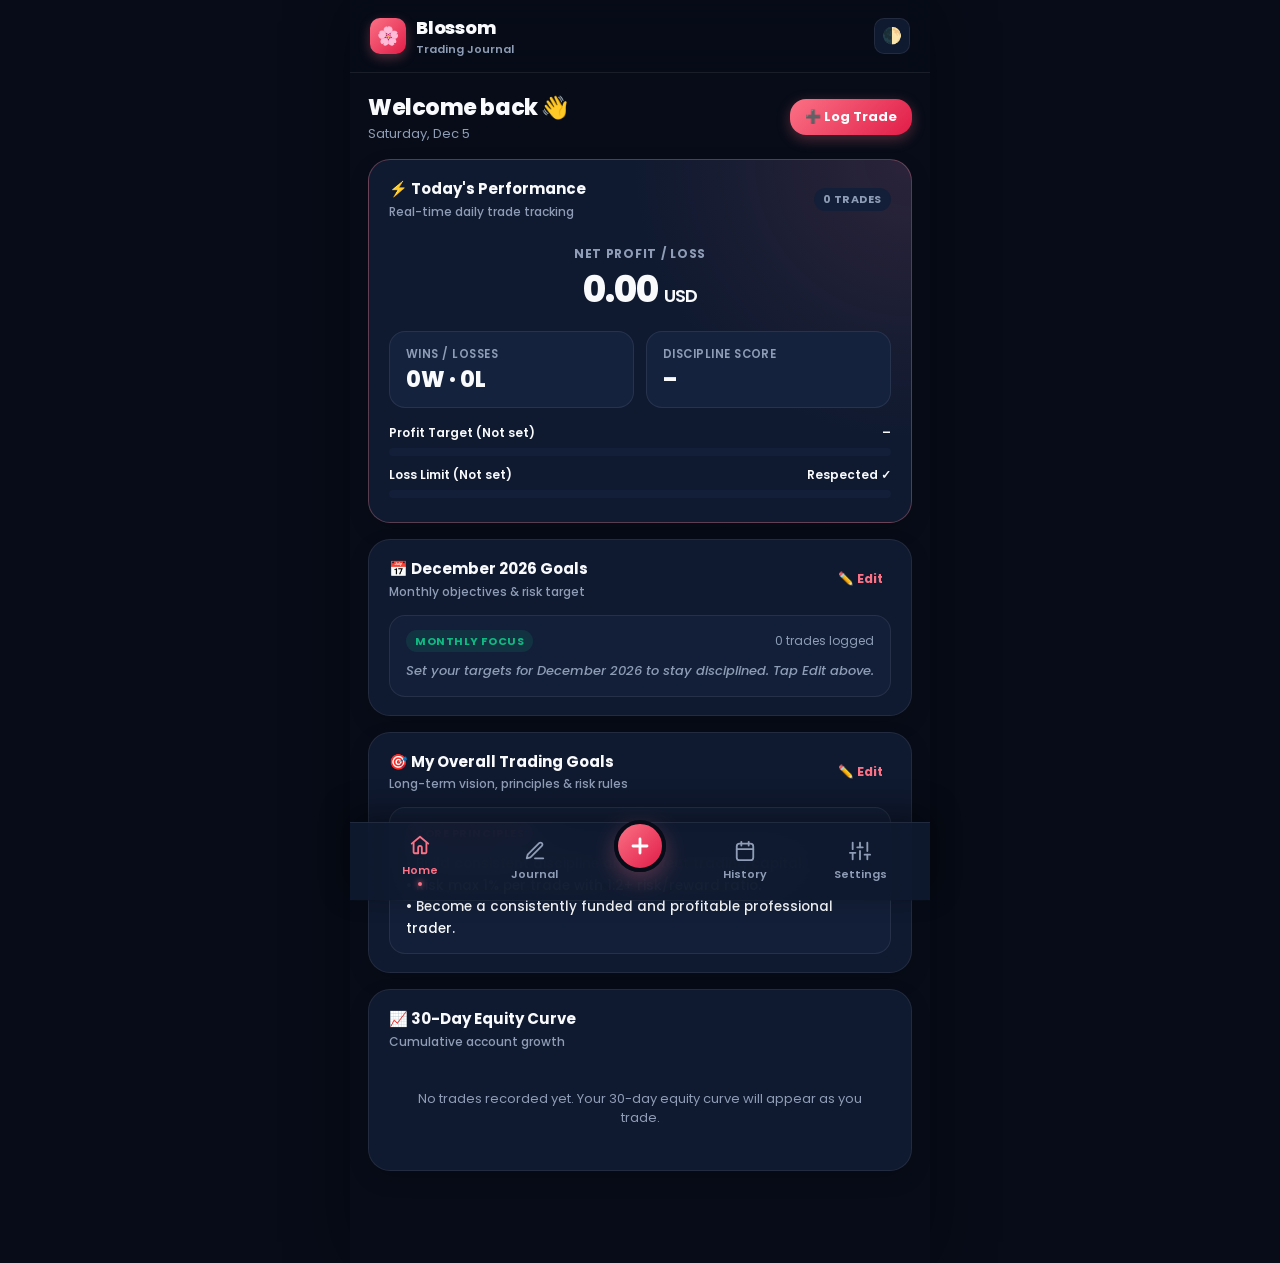
==== commit ecd56a81: "feat: redesign with Poppins font, splash screen, premium nav icons, and reordered dashboard" ====
--- a/android/app/src/main/assets/www/index.html
+++ b/android/app/src/main/assets/www/index.html
@@ -7,7 +7,7 @@
   <title>Blossom Trade Journal 🌸</title>
   <link rel="preconnect" href="https://fonts.googleapis.com">
   <link rel="preconnect" href="https://fonts.gstatic.com" crossorigin>
-  <link rel="stylesheet" href="https://fonts.googleapis.com/css2?family=Plus+Jakarta+Sans:wght@400;500;600;700;800&family=Playfair+Display:wght@600;700&display=swap">
+  <link rel="stylesheet" href="https://fonts.googleapis.com/css2?family=Poppins:wght@300;400;500;600;700;800&display=swap">
   <style>
     :root {
       --bg: #070c18;
@@ -18,7 +18,7 @@
       --tx-muted: #8e9db5;
       --tx-dim: #5c6b82;
       --accent: #fb7185;
-      --accent-glow: rgba(251, 113, 133, 0.25);
+      --accent-glow: rgba(251, 113, 133, 0.3);
       --accent-grad: linear-gradient(135deg, #fb7185 0%, #e11d48 100%);
       --g: #10b981;
       --g-bg: rgba(16, 185, 129, 0.12);
@@ -31,8 +31,7 @@
       --radius-md: 16px;
       --radius-lg: 22px;
       --radius-full: 9999px;
-      --font-main: "Plus Jakarta Sans", -apple-system, BlinkMacSystemFont, "Segoe UI", Roboto, sans-serif;
-      --font-display: "Playfair Display", Georgia, serif;
+      --font-main: "Poppins", -apple-system, BlinkMacSystemFont, "Segoe UI", Roboto, sans-serif;
     }
 
     [data-theme="light"] {
@@ -60,6 +59,7 @@
       margin: 0;
       padding: 0;
       -webkit-tap-highlight-color: transparent;
+      font-family: var(--font-main) !important;
     }
 
     body {
@@ -75,6 +75,119 @@
       justify-content: center;
     }
 
+    /* Animated Splash Screen */
+    .splash-screen {
+      position: fixed;
+      top: 0;
+      left: 0;
+      right: 0;
+      bottom: 0;
+      z-index: 99999;
+      background: #070c18;
+      display: flex;
+      flex-direction: column;
+      align-items: center;
+      justify-content: center;
+      transition: opacity 0.5s ease-out, visibility 0.5s;
+    }
+
+    .splash-screen.hide {
+      opacity: 0;
+      visibility: hidden;
+      pointer-events: none;
+    }
+
+    .splash-content {
+      display: flex;
+      flex-direction: column;
+      align-items: center;
+      text-align: center;
+      animation: splashPop 0.6s cubic-bezier(0.16, 1, 0.3, 1);
+    }
+
+    .splash-logo-wrap {
+      position: relative;
+      width: 90px;
+      height: 90px;
+      display: flex;
+      align-items: center;
+      justify-content: center;
+      margin-bottom: 16px;
+    }
+
+    .splash-glow {
+      position: absolute;
+      width: 100%;
+      height: 100%;
+      border-radius: var(--radius-full);
+      background: var(--accent-grad);
+      filter: blur(24px);
+      opacity: 0.6;
+      animation: pulseGlow 2s infinite ease-in-out;
+    }
+
+    .splash-icon {
+      position: relative;
+      width: 80px;
+      height: 80px;
+      border-radius: 22px;
+      background: var(--card);
+      border: 1px solid rgba(255, 255, 255, 0.15);
+      display: flex;
+      align-items: center;
+      justify-content: center;
+      font-size: 40px;
+      box-shadow: 0 10px 30px rgba(0, 0, 0, 0.5);
+    }
+
+    .splash-title {
+      font-size: 26px;
+      font-weight: 800;
+      letter-spacing: -0.02em;
+      color: #ffffff;
+      margin-bottom: 4px;
+    }
+
+    .splash-tagline {
+      font-size: 13.5px;
+      color: #8e9db5;
+      font-weight: 500;
+      letter-spacing: 0.02em;
+      margin-bottom: 24px;
+    }
+
+    .splash-loader {
+      width: 140px;
+      height: 4px;
+      background: rgba(255, 255, 255, 0.1);
+      border-radius: var(--radius-full);
+      overflow: hidden;
+    }
+
+    .splash-bar {
+      height: 100%;
+      background: var(--accent-grad);
+      border-radius: var(--radius-full);
+      animation: loadBar 1.2s ease-in-out forwards;
+    }
+
+    @keyframes loadBar {
+      0% { width: 0%; }
+      50% { width: 65%; }
+      100% { width: 100%; }
+    }
+
+    @keyframes pulseGlow {
+      0%, 100% { transform: scale(1); opacity: 0.6; }
+      50% { transform: scale(1.15); opacity: 0.85; }
+    }
+
+    @keyframes splashPop {
+      0% { transform: scale(0.85); opacity: 0; }
+      100% { transform: scale(1); opacity: 1; }
+    }
+
+    /* App Shell */
     #app-shell {
       width: 100%;
       max-width: 580px;
@@ -120,9 +233,8 @@
     }
 
     .brand-title {
-      font-family: var(--font-display);
-      font-size: 19px;
-      font-weight: 700;
+      font-size: 18px;
+      font-weight: 800;
       letter-spacing: -0.01em;
       color: var(--tx);
     }
@@ -157,7 +269,7 @@
     /* Main Scrollable View Area */
     main#main-content {
       flex: 1;
-      padding: 18px 18px calc(90px + env(safe-area-inset-bottom, 0px));
+      padding: 18px 18px calc(92px + env(safe-area-inset-bottom, 0px));
       display: flex;
       flex-direction: column;
       gap: 16px;
@@ -200,11 +312,12 @@
       font-size: 12px;
       color: var(--tx-muted);
       margin-top: 2px;
+      font-weight: 500;
     }
 
     .card-action-btn {
-      font-size: 12px;
-      font-weight: 600;
+      font-size: 12.5px;
+      font-weight: 700;
       color: var(--accent);
       background: transparent;
       border: none;
@@ -245,10 +358,11 @@
     }
 
     .goal-text {
-      font-size: 14px;
-      color: var(--tx);
-      line-height: 1.5;
+      font-size: 13.5px;
+      color: var(--tx);
+      line-height: 1.6;
       white-space: pre-wrap;
+      font-weight: 500;
     }
 
     .goal-empty-text {
@@ -259,7 +373,7 @@
 
     .goal-edit-area {
       width: 100%;
-      min-height: 70px;
+      min-height: 75px;
       background: var(--bg);
       border: 1px solid var(--accent);
       border-radius: var(--radius-sm);
@@ -389,10 +503,6 @@
       border: 1px solid var(--bd);
     }
 
-    .btn-secondary:active {
-      background: var(--in);
-    }
-
     .btn-pill-group {
       display: flex;
       gap: 6px;
@@ -400,7 +510,7 @@
     }
 
     .pill-btn {
-      padding: 6px 14px;
+      padding: 7px 14px;
       font-size: 13px;
       font-weight: 600;
       border-radius: var(--radius-full);
@@ -418,7 +528,7 @@
       box-shadow: 0 2px 8px var(--accent-glow);
     }
 
-    /* Modern Mobile Bottom Navigation Bar */
+    /* Modern Bottom Navigation Bar */
     nav.app-bottom-nav {
       position: fixed;
       bottom: 0;
@@ -427,15 +537,15 @@
       max-width: 580px;
       margin: 0 auto;
       z-index: 50;
-      background: color-mix(in srgb, var(--card) 90%, transparent);
-      backdrop-filter: blur(20px);
-      -webkit-backdrop-filter: blur(20px);
+      background: color-mix(in srgb, var(--card) 92%, transparent);
+      backdrop-filter: blur(24px);
+      -webkit-backdrop-filter: blur(24px);
       border-top: 1px solid var(--bd);
-      padding: 8px 12px calc(8px + env(safe-area-inset-bottom, 0px));
+      padding: 6px 12px calc(8px + env(safe-area-inset-bottom, 0px));
       display: flex;
       align-items: center;
       justify-content: space-around;
-      box-shadow: 0 -10px 25px rgba(0, 0, 0, 0.35);
+      box-shadow: 0 -10px 30px rgba(0, 0, 0, 0.4);
     }
 
     .nav-item {
@@ -443,39 +553,61 @@
       flex-direction: column;
       align-items: center;
       justify-content: center;
-      gap: 4px;
+      gap: 3px;
       color: var(--tx-muted);
       text-decoration: none;
       font-size: 11px;
       font-weight: 600;
-      padding: 6px 10px;
+      padding: 6px 8px;
       border-radius: 12px;
       cursor: pointer;
       transition: all 0.2s ease;
       flex: 1;
-      max-width: 76px;
-    }
-
-    .nav-item svg {
+      max-width: 72px;
+      position: relative;
+    }
+
+    .nav-icon {
+      width: 24px;
+      height: 24px;
+      display: flex;
+      align-items: center;
+      justify-content: center;
+      transition: all 0.2s ease;
+    }
+
+    .nav-icon svg {
       width: 22px;
       height: 22px;
-      stroke-width: 2.2;
-      transition: all 0.2s ease;
+      stroke-width: 2;
     }
 
     .nav-item.active {
       color: var(--accent);
     }
 
-    .nav-item.active svg {
+    .nav-item.active .nav-icon {
       transform: translateY(-2px);
-      filter: drop-shadow(0 2px 8px var(--accent-glow));
+    }
+
+    .active-dot {
+      width: 4px;
+      height: 4px;
+      border-radius: var(--radius-full);
+      background: var(--accent);
+      box-shadow: 0 0 6px var(--accent);
+      display: none;
+      margin-top: 1px;
+    }
+
+    .nav-item.active .active-dot {
+      display: block;
     }
 
     /* Floating Center Add Action Button */
     .nav-item-center {
       position: relative;
-      top: -12px;
+      top: -14px;
     }
 
     .fab-btn {
@@ -488,22 +620,22 @@
       display: flex;
       align-items: center;
       justify-content: center;
-      box-shadow: 0 6px 18px var(--accent-glow);
+      box-shadow: 0 8px 22px var(--accent-glow);
       cursor: pointer;
-      transition: transform 0.2s ease;
+      transition: transform 0.2s cubic-bezier(0.34, 1.56, 0.64, 1);
     }
 
     .fab-btn svg {
-      width: 26px;
-      height: 26px;
-      stroke-width: 2.5;
+      width: 24px;
+      height: 24px;
+      stroke-width: 2.8;
     }
 
     .fab-btn:active {
       transform: scale(0.92);
     }
 
-    /* Sub-tabs bar */
+    /* Subtabs bar */
     .subtabs {
       display: flex;
       background: var(--in);
@@ -656,6 +788,21 @@
   </style>
 </head>
 <body>
+  <!-- Animated Splash Screen -->
+  <div id="splashScreen" class="splash-screen">
+    <div class="splash-content">
+      <div class="splash-logo-wrap">
+        <div class="splash-glow"></div>
+        <div class="splash-icon">🌸</div>
+      </div>
+      <h1 class="splash-title">Blossom</h1>
+      <p class="splash-tagline">Trade with discipline.</p>
+      <div class="splash-loader">
+        <div class="splash-bar"></div>
+      </div>
+    </div>
+  </div>
+
   <div id="app-shell">
     <!-- Top Bar -->
     <header class="app-topbar">
@@ -676,47 +823,73 @@
       <!-- Injected dynamically by app.js -->
     </main>
 
-    <!-- Native-style Bottom Navigation Bar -->
+    <!-- Premium Mobile Bottom Navigation Bar with SF/Linear Icons -->
     <nav class="app-bottom-nav">
-      <!-- 1. Dashboard -->
+      <!-- 1. Dashboard (Home) -->
       <a class="nav-item active" data-tab="dash">
-        <svg viewBox="0 0 24 24" fill="none" stroke="currentColor">
-          <path stroke-linecap="round" stroke-linejoin="round" d="M3.75 6A2.25 2.25 0 016 3.75h2.25A2.25 2.25 0 0110.5 6v2.25a2.25 2.25 0 01-2.25 2.25H6a2.25 2.25 0 01-2.25-2.25V6zM3.75 15.75A2.25 2.25 0 016 13.5h2.25a2.25 2.25 0 012.25 2.25V18a2.25 2.25 0 01-2.25 2.25H6A2.25 2.25 0 013.75 18v-2.25zM13.5 6a2.25 2.25 0 012.25-2.25H18A2.25 2.25 0 0120.25 6v2.25A2.25 2.25 0 0118 10.5h-2.25a2.25 2.25 0 01-2.25-2.25V6zM13.5 15.75a2.25 2.25 0 012.25-2.25H18a2.25 2.25 0 012.25 2.25V18A2.25 2.25 0 0118 20.25h-2.25A2.25 2.25 0 0113.5 18v-2.25z" />
-        </svg>
-        <span>Dashboard</span>
+        <div class="nav-icon">
+          <svg viewBox="0 0 24 24" fill="none" stroke="currentColor" stroke-linecap="round" stroke-linejoin="round">
+            <path d="M3 10.5L12 3l9 7.5"/>
+            <path d="M5 9.5V20a1 1 0 0 0 1 1h4v-6a2 2 0 0 1 2-2 2 2 0 0 1 2 2v6h4a1 1 0 0 0 1-1V9.5"/>
+          </svg>
+        </div>
+        <span>Home</span>
+        <span class="active-dot"></span>
       </a>
 
       <!-- 2. Daily Journal -->
       <a class="nav-item" data-tab="jr">
-        <svg viewBox="0 0 24 24" fill="none" stroke="currentColor">
-          <path stroke-linecap="round" stroke-linejoin="round" d="M16.862 4.487l1.687-1.688a1.875 1.875 0 112.652 2.652L10.582 16.07a4.5 4.5 0 01-1.897 1.13L6 18l.8-2.685a4.5 4.5 0 011.13-1.897l8.932-8.931zm0 0L19.5 7.125M18 14v4.75A2.25 2.25 0 0115.75 21H5.25A2.25 2.25 0 013 18.75V8.25A2.25 2.25 0 015.25 6H10" />
-        </svg>
+        <div class="nav-icon">
+          <svg viewBox="0 0 24 24" fill="none" stroke="currentColor" stroke-linecap="round" stroke-linejoin="round">
+            <path d="M12 20h9"/>
+            <path d="M16.5 3.5a2.121 2.121 0 0 1 3 3L7 19l-4 1 1-4L16.5 3.5z"/>
+          </svg>
+        </div>
         <span>Journal</span>
+        <span class="active-dot"></span>
       </a>
 
       <!-- 3. Center Quick Add Button -->
       <div class="nav-item-center">
         <button class="fab-btn" id="openAddTradeModalBtn" title="Log Trade">
-          <svg viewBox="0 0 24 24" fill="none" stroke="currentColor">
-            <path stroke-linecap="round" stroke-linejoin="round" d="M12 4.5v15m7.5-7.5h-15" />
+          <svg viewBox="0 0 24 24" fill="none" stroke="currentColor" stroke-linecap="round" stroke-linejoin="round">
+            <line x1="12" y1="5" x2="12" y2="19"></line>
+            <line x1="5" y1="12" x2="19" y2="12"></line>
           </svg>
         </button>
       </div>
 
       <!-- 4. History / Calendar -->
       <a class="nav-item" data-tab="hist">
-        <svg viewBox="0 0 24 24" fill="none" stroke="currentColor">
-          <path stroke-linecap="round" stroke-linejoin="round" d="M6.75 3v2.25M17.25 3v2.25M3 18.75V7.5a2.25 2.25 0 012.25-2.25h13.5A2.25 2.25 0 0121 7.5v11.25m-18 0A2.25 2.25 0 005.25 21h13.5A2.25 2.25 0 0021 18.75m-18 0v-7.5A2.25 2.25 0 015.25 9h13.5A2.25 2.25 0 0121 11.25v7.5" />
-        </svg>
+        <div class="nav-icon">
+          <svg viewBox="0 0 24 24" fill="none" stroke="currentColor" stroke-linecap="round" stroke-linejoin="round">
+            <rect x="3" y="4" width="18" height="18" rx="3" ry="3"/>
+            <line x1="16" y1="2" x2="16" y2="6"/>
+            <line x1="8" y1="2" x2="8" y2="6"/>
+            <line x1="3" y1="10" x2="21" y2="10"/>
+          </svg>
+        </div>
         <span>History</span>
+        <span class="active-dot"></span>
       </a>
 
       <!-- 5. More / Settings -->
       <a class="nav-item" data-tab="more">
-        <svg viewBox="0 0 24 24" fill="none" stroke="currentColor">
-          <path stroke-linecap="round" stroke-linejoin="round" d="M3.75 6.75h16.5M3.75 12h16.5m-16.5 5.25h16.5" />
-        </svg>
-        <span>More</span>
+        <div class="nav-icon">
+          <svg viewBox="0 0 24 24" fill="none" stroke="currentColor" stroke-linecap="round" stroke-linejoin="round">
+            <line x1="4" y1="21" x2="4" y2="14"/>
+            <line x1="4" y1="10" x2="4" y2="3"/>
+            <line x1="12" y1="21" x2="12" y2="12"/>
+            <line x1="12" y1="8" x2="12" y2="3"/>
+            <line x1="20" y1="21" x2="20" y2="16"/>
+            <line x1="20" y1="12" x2="20" y2="3"/>
+            <line x1="1" y1="14" x2="7" y2="14"/>
+            <line x1="9" y1="8" x2="15" y2="8"/>
+            <line x1="17" y1="16" x2="23" y2="16"/>
+          </svg>
+        </div>
+        <span>Settings</span>
+        <span class="active-dot"></span>
       </a>
     </nav>
 
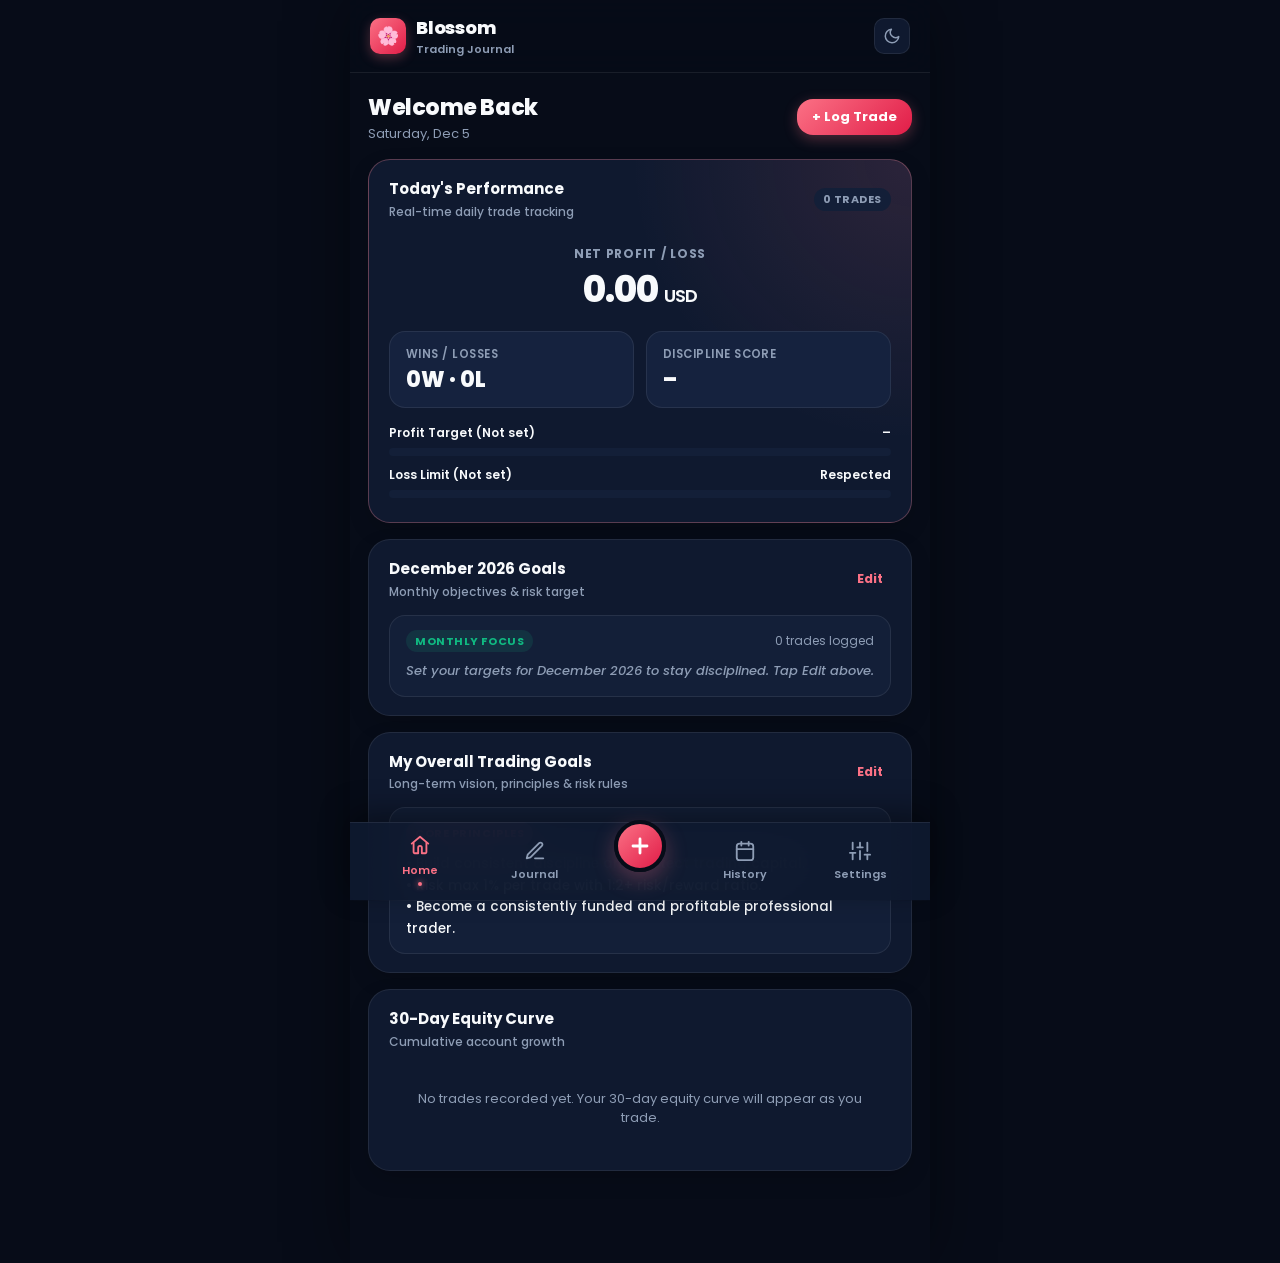
==== commit 55f78014: "style: remove emojis from text and card titles for clean premium typography" ====
--- a/android/app/src/main/assets/www/index.html
+++ b/android/app/src/main/assets/www/index.html
@@ -528,6 +528,25 @@
       box-shadow: 0 2px 8px var(--accent-glow);
     }
 
+    .rule-type-badge {
+      display: inline-block;
+      font-size: 10px;
+      font-weight: 700;
+      text-transform: uppercase;
+      letter-spacing: 0.05em;
+      padding: 2px 7px;
+      border-radius: 6px;
+      margin-right: 8px;
+    }
+    .rule-type-badge.do {
+      background: var(--g-bg);
+      color: var(--g);
+    }
+    .rule-type-badge.dont {
+      background: var(--r-bg);
+      color: var(--r);
+    }
+
     /* Modern Bottom Navigation Bar */
     nav.app-bottom-nav {
       position: fixed;
@@ -814,7 +833,11 @@
         </div>
       </div>
       <div class="topbar-actions">
-        <button class="icon-btn" id="themeToggleBtn" title="Toggle Theme">🌓</button>
+        <button class="icon-btn" id="themeToggleBtn" title="Toggle Theme" aria-label="Toggle Theme">
+          <svg width="18" height="18" viewBox="0 0 24 24" fill="none" stroke="currentColor" stroke-width="2" stroke-linecap="round" stroke-linejoin="round">
+            <path d="M21 12.79A9 9 0 1 1 11.21 3 7 7 0 0 0 21 12.79z"></path>
+          </svg>
+        </button>
       </div>
     </header>
 
@@ -898,8 +921,8 @@
       <div class="modal-sheet">
         <div class="modal-grabber"></div>
         <div class="card-header">
-          <h3 class="card-title">✍️ Log a New Trade</h3>
-          <button class="card-action-btn" id="closeAddTradeModalBtn">✕ Close</button>
+          <h3 class="card-title">Log a New Trade</h3>
+          <button class="card-action-btn" id="closeAddTradeModalBtn">Close</button>
         </div>
 
         <form id="quickTradeForm">
@@ -910,8 +933,8 @@
             <div>
               <label>Side</label>
               <div class="btn-pill-group" id="qtSidePills">
-                <button type="button" class="pill-btn active" data-val="Buy">🟢 Buy</button>
-                <button type="button" class="pill-btn" data-val="Sell">🔴 Sell</button>
+                <button type="button" class="pill-btn active" data-val="Buy">Buy</button>
+                <button type="button" class="pill-btn" data-val="Sell">Sell</button>
               </div>
             </div>
             <div>
@@ -937,9 +960,9 @@
 
           <label>Followed Strategy / Plan?</label>
           <div class="btn-pill-group" id="qtFollowedPills">
-            <button type="button" class="pill-btn active" data-val="Yes">Yes ✓</button>
-            <button type="button" class="pill-btn" data-val="Partly">Partly ⚠️</button>
-            <button type="button" class="pill-btn" data-val="No">No ✗</button>
+            <button type="button" class="pill-btn active" data-val="Yes">Yes</button>
+            <button type="button" class="pill-btn" data-val="Partly">Partly</button>
+            <button type="button" class="pill-btn" data-val="No">No</button>
           </div>
 
           <label>Setup Nuance / Notes</label>
